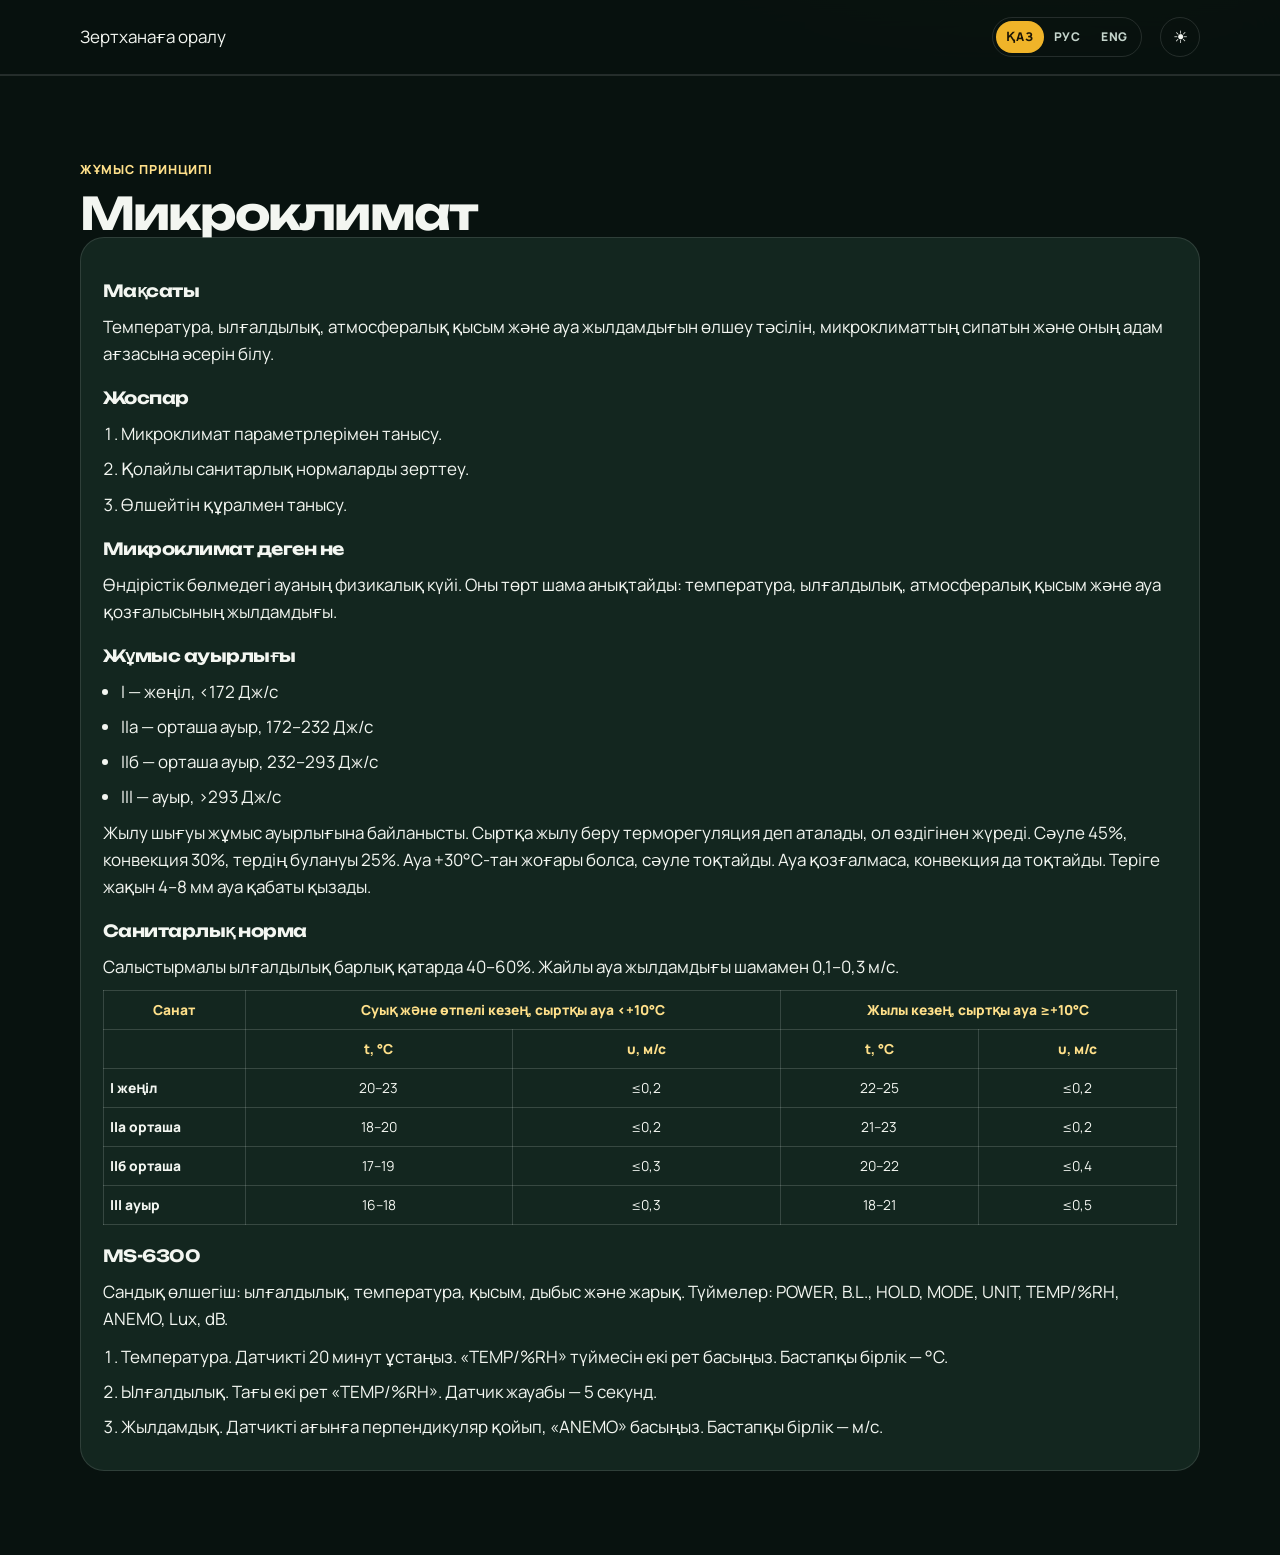
==== method.html @ 447fff75 "Keep the main page light and add English plus a light theme. Lab methods now open on their own page," ====
<!DOCTYPE html>
<html lang="kk">
<head>
  <meta charset="utf-8">
  <meta name="viewport" content="width=device-width, initial-scale=1">
  <title>Жұмыс принципі</title>
  <meta name="theme-color" content="#08120f">
  <script>
    try {
      var savedTheme = localStorage.getItem("eq-theme");
      if (savedTheme === "light" || savedTheme === "dark") document.documentElement.dataset.theme = savedTheme;
    } catch (error) { /* keep dark */ }
  </script>
  <link rel="icon" href="favicon.png" type="image/png">
  <link rel="preconnect" href="https://fonts.googleapis.com">
  <link rel="preconnect" href="https://fonts.gstatic.com" crossorigin>
  <link href="https://fonts.googleapis.com/css2?family=Manrope:wght@400;500;600;700;800&family=Unbounded:wght@500;700&display=swap" rel="stylesheet">
  <link rel="stylesheet" href="styles.css?v=7">
</head>
<body>
  <header class="header">
    <div class="wrap header-inner">
      <a class="logo" href="index.html#labs" id="back">Зертхана</a>
      <div class="langs" role="group" aria-label="Language">
        <button type="button" data-set-lang="kk">ҚАЗ</button>
        <button type="button" data-set-lang="ru">РУС</button>
        <button type="button" data-set-lang="en">ENG</button>
      </div>
      <button class="theme-toggle" type="button" id="theme-toggle" aria-pressed="false">☀</button>
    </div>
  </header>
  <main class="section" id="main">
    <div class="wrap">
      <p class="kicker" id="method-kicker"></p>
      <h1 id="method-title"></h1>
      <article class="lab-detail" id="method"></article>
    </div>
  </main>
  <script src="labs-detail.js?v=6"></script>
  <script src="labs-en.js?v=1"></script>
  <script src="method.js?v=1"></script>
</body>
</html>
---- styles.css ----
:root {
  --bg: #08120f;
  --bg-2: #10211c;
  --card: #13261f;
  --cream: #f3f6f1;
  --muted: #c5d5cc;
  --amber: #f0b429;
  --amber-2: #ffe08a;
  --line: rgba(243, 246, 241, 0.12);
  --ink: #14241e;
  --paper: #f4f7f2;
  --danger: #c4492c;
  --ok: #1f7a56;
  --shadow: 0 24px 60px rgba(0, 0, 0, 0.28);
  --header-bg: rgba(8, 18, 15, 0.82);
  --nav-bg: #0c1915;
  --visual-bg: #0c1a15;
  --lab-bg: #173028;
  --hint-bg: rgba(8, 18, 15, 0.72);
  --hero-lede: rgba(243, 246, 241, 0.86);
  --font: "Manrope", "Segoe UI", sans-serif;
  --display: "Unbounded", "Manrope", sans-serif;
}

* { box-sizing: border-box; }
html { scroll-behavior: smooth; }
body {
  margin: 0;
  background:
    radial-gradient(900px 420px at 80% -10%, rgba(240, 180, 41, 0.14), transparent 55%),
    var(--bg);
  color: var(--cream);
  font-family: var(--font);
  font-size: 17px;
  line-height: 1.6;
}
body.nav-open { overflow: hidden; }
img, canvas { max-width: 100%; }
button, input { font: inherit; }
a { color: inherit; }
:focus-visible { outline: 3px solid var(--amber); outline-offset: 3px; }
::selection { background: var(--amber); color: #1a1406; }

.skip {
  position: absolute;
  left: 12px;
  top: -40px;
  background: var(--amber);
  color: #1a1406;
  padding: 8px 12px;
  border-radius: 8px;
  z-index: 50;
}
.skip:focus { top: 12px; }

.wrap {
  width: min(1120px, calc(100% - 32px));
  margin-inline: auto;
}

.header {
  position: sticky;
  top: 0;
  z-index: 30;
  backdrop-filter: blur(16px);
  background: var(--header-bg);
  border-bottom: 1px solid var(--line);
}
.header-inner {
  display: flex;
  align-items: center;
  gap: 18px;
  min-height: 74px;
}
.logo {
  display: flex;
  align-items: center;
  gap: 10px;
  text-decoration: none;
  margin-right: auto;
}
.logo img {
  width: 54px;
  height: 54px;
  border-radius: 50%;
  background: #fff;
  object-fit: cover;
  box-shadow: 0 0 0 2px rgba(255, 255, 255, 0.85);
}
.pillars {
  display: grid;
  grid-template-columns: repeat(3, 1fr);
  gap: 12px;
  margin-top: 18px;
}
.pillar {
  border-radius: 18px;
  padding: 14px 14px 12px;
  background: rgba(243, 246, 241, 0.04);
  border: 1px solid var(--line);
}
.pillar b { display: block; font-size: 1rem; }
.pillar span { color: var(--muted); font-size: 0.92rem; }
.pillar.health { box-shadow: inset 3px 0 0 #1d4e9f; }
.pillar.env { box-shadow: inset 3px 0 0 #2f9e4f; }
.pillar.safe { box-shadow: inset 3px 0 0 #ef8b14; }
.logo strong {
  display: block;
  font-family: var(--display);
  font-size: 0.95rem;
  letter-spacing: -0.03em;
}
.logo small {
  color: var(--muted);
  letter-spacing: 0.08em;
}

.nav { display: flex; gap: 18px; }
.nav a {
  text-decoration: none;
  color: var(--muted);
  font-weight: 700;
  font-size: 0.95rem;
}
.nav a:hover { color: var(--cream); }

.langs {
  display: flex;
  padding: 3px;
  border: 1px solid var(--line);
  border-radius: 999px;
}
.langs button {
  border: 0;
  background: transparent;
  color: var(--muted);
  border-radius: 999px;
  padding: 6px 10px;
  cursor: pointer;
  font-size: 0.75rem;
  font-weight: 800;
  letter-spacing: 0.06em;
}
.langs button.is-active { background: var(--amber); color: #1a1406; }
.theme-toggle {
  width: 40px;
  height: 40px;
  flex: none;
  border-radius: 999px;
  border: 1px solid var(--line);
  background: transparent;
  color: var(--cream);
  cursor: pointer;
  font-size: 1.05rem;
}

.nav-toggle {
  display: none;
  width: 44px;
  height: 44px;
  border-radius: 12px;
  border: 1px solid var(--line);
  background: transparent;
  color: var(--cream);
  padding: 0;
  cursor: pointer;
}
.sr {
  position: absolute;
  width: 1px;
  height: 1px;
  padding: 0;
  margin: -1px;
  overflow: hidden;
  clip: rect(0, 0, 0, 0);
  white-space: nowrap;
  border: 0;
}
.nav-toggle > span:first-child,
.nav-toggle > span:first-child::before,
.nav-toggle > span:first-child::after {
  display: block;
  width: 18px;
  height: 2px;
  background: var(--cream);
  position: relative;
  margin: 0 auto;
}
.nav-toggle > span:first-child::before,
.nav-toggle > span:first-child::after {
  content: "";
  position: absolute;
  left: 0;
}
.nav-toggle > span:first-child::before { top: -6px; }
.nav-toggle > span:first-child::after { top: 6px; }

.hero { padding: 28px 0 72px; }
.hero-grid {
  display: grid;
  grid-template-columns: minmax(0, 0.95fr) minmax(0, 1.05fr);
  gap: 28px;
  align-items: center;
}
.kicker {
  margin: 0 0 10px;
  color: var(--amber-2);
  font-weight: 800;
  letter-spacing: 0.08em;
  text-transform: uppercase;
  font-size: 0.78rem;
}
h1, h2, h3 { font-family: var(--display); letter-spacing: -0.04em; line-height: 1.05; }
h1 { margin: 0; font-size: clamp(2.7rem, 7vw, 5.4rem); }
#method-title { font-size: clamp(1.7rem, 4vw, 2.8rem); max-width: 16ch; margin-top: 8px; }
h2 { margin: 0 0 12px; font-size: clamp(1.8rem, 4vw, 3rem); }
h3 { margin: 0 0 8px; font-size: 1.35rem; }
.lede { margin: 16px 0 0; max-width: 40rem; color: var(--muted); font-size: 1.08rem; }
.hero .lede { color: var(--hero-lede); }

.cta { display: flex; flex-wrap: wrap; gap: 10px; margin-top: 22px; }
.btn {
  display: inline-flex;
  align-items: center;
  justify-content: center;
  min-height: 48px;
  padding: 0 18px;
  border-radius: 999px;
  text-decoration: none;
  font-weight: 800;
  border: 1px solid transparent;
  cursor: pointer;
}
.btn-primary { background: var(--amber); color: #1a1406; }
.btn-primary:hover { background: #ffd56a; }
.btn-ghost { border-color: rgba(243, 246, 241, 0.28); color: var(--cream); background: transparent; }
.btn-ghost:hover { border-color: var(--amber); color: var(--amber); }

.stats {
  display: flex;
  flex-wrap: wrap;
  gap: 10px;
  padding: 0;
  margin: 28px 0 0;
  list-style: none;
}
.stats li {
  min-width: 92px;
  padding: 12px 14px 10px;
  border-radius: 16px;
  background: rgba(243, 246, 241, 0.04);
  border: 1px solid var(--line);
}
.stats b {
  display: block;
  font-family: var(--display);
  font-size: 1.35rem;
  color: var(--amber);
}
.stats span { color: var(--muted); font-size: 0.82rem; }

.visual {
  position: relative;
  height: min(68vh, 640px);
  min-height: 460px;
  border-radius: 32px;
  background:
    radial-gradient(420px 280px at 50% 42%, rgba(240, 180, 41, 0.2), transparent 68%),
    radial-gradient(280px 220px at 62% 62%, rgba(31, 163, 122, 0.18), transparent 70%),
    var(--visual-bg);
  border: 1px solid var(--line);
  box-shadow: var(--shadow);
  overflow: hidden;
}
.visual canvas {
  width: 100%;
  height: 100%;
  display: block;
  cursor: grab;
  touch-action: none;
}
.visual canvas:active { cursor: grabbing; }
.drag-hint {
  position: absolute;
  left: 16px;
  bottom: 14px;
  margin: 0;
  padding: 6px 10px;
  border-radius: 999px;
  background: var(--hint-bg);
  color: var(--cream);
  font-size: 0.82rem;
  font-weight: 700;
}

.css-helmet {
  position: absolute;
  inset: 0;
  display: grid;
  place-items: center;
  perspective: 900px;
}
.css-helmet[hidden] { display: none; }
.css-helmet-inner {
  width: 230px;
  height: 190px;
  position: relative;
  transform-style: preserve-3d;
  animation: spin 9s linear infinite;
}
.css-dome {
  position: absolute;
  left: 34px;
  right: 34px;
  top: 8px;
  height: 124px;
  border-radius: 120px 120px 46px 46px;
  background: linear-gradient(160deg, #ffe7a3, #e2a31a 58%, #8d6410);
}
.css-brim {
  position: absolute;
  left: 8px;
  right: 8px;
  bottom: 34px;
  height: 28px;
  border-radius: 50%;
  background: linear-gradient(#f6c453, #c4890d);
  transform: rotateX(62deg);
}
.css-lamp {
  position: absolute;
  width: 42px;
  height: 42px;
  left: 94px;
  top: 78px;
  border-radius: 50%;
  background: radial-gradient(circle at 35% 35%, #fff, #f0b429 42%, #1b1b1b 44%);
  box-shadow: 0 0 28px rgba(240, 180, 41, 0.85);
}
@keyframes spin { to { transform: rotateY(360deg); } }

.section { padding: 84px 0; border-top: 1px solid var(--line); }
.section-head { max-width: 720px; margin-bottom: 28px; }

.grid-2 {
  display: grid;
  grid-template-columns: 1.1fr 0.9fr;
  gap: 18px;
}
.card, .topic-detail, .lab-detail {
  background: var(--card);
  border: 1px solid var(--line);
  border-radius: 24px;
  padding: 22px;
}
.card p:last-child, .topic-detail p:last-child { margin-bottom: 0; }
.tasks, .self { margin: 0; padding-left: 18px; }
.tasks li, .self li { margin: 8px 0; }
.outcomes { display: grid; gap: 10px; }
.outcomes article {
  padding: 14px 14px 12px;
  border-radius: 16px;
  background: rgba(243, 246, 241, 0.04);
  border: 1px solid var(--line);
}
.outcomes span {
  display: block;
  color: var(--amber);
  font-family: var(--display);
  font-size: 0.82rem;
  margin-bottom: 4px;
}

.plan-layout {
  display: grid;
  grid-template-columns: 0.92fr 1.08fr;
  gap: 18px;
  align-items: start;
}
.topic-list { display: grid; gap: 6px; }
.topic {
  width: 100%;
  text-align: left;
  display: grid;
  grid-template-columns: 36px minmax(0, 1fr);
  gap: 10px;
  align-items: center;
  padding: 11px 12px;
  border-radius: 14px;
  border: 1px solid transparent;
  background: transparent;
  color: inherit;
  cursor: pointer;
}
.topic:hover { background: rgba(243, 246, 241, 0.04); }
.topic.is-active {
  background: rgba(240, 180, 41, 0.1);
  border-color: rgba(240, 180, 41, 0.4);
}
.topic .n {
  font-family: var(--display);
  color: var(--amber);
  font-size: 0.82rem;
}
.topic small { color: var(--muted); white-space: nowrap; }
.topic-detail { position: sticky; top: 92px; }
.hours {
  display: flex;
  gap: 8px;
  flex-wrap: wrap;
  margin: 14px 0;
}
.hours span, .pill {
  border-radius: 999px;
  padding: 4px 10px;
  background: rgba(240, 180, 41, 0.14);
  color: var(--amber-2);
  font-size: 0.82rem;
  font-weight: 800;
}

.stage-wrap { position: relative; }
.stage {
  height: 460px;
  position: relative;
  overflow: hidden;
}
.ring {
  position: absolute;
  inset: 0;
  transform-style: preserve-3d;
}
.lab-card {
  position: absolute;
  left: 50%;
  top: 50%;
  width: 250px;
  height: 280px;
  margin: -140px 0 0 -125px;
  padding: 18px;
  text-align: left;
  border-radius: 22px;
  border: 1px solid rgba(243, 246, 241, 0.16);
  background:
    linear-gradient(180deg, rgba(240, 180, 41, 0.16), transparent 42%),
    var(--lab-bg);
  color: var(--cream);
  box-shadow: var(--shadow);
  cursor: pointer;
  backface-visibility: hidden;
}
.lab-card .n {
  font-family: var(--display);
  font-size: 2rem;
  color: var(--amber);
  display: block;
}
.lab-card b { display: block; margin: 10px 0; font-size: 1.05rem; line-height: 1.25; }
.lab-card.is-front { border-color: var(--amber); }
.principle { margin: 16px 0 0; }

.carousel-nav {
  display: flex;
  justify-content: center;
  gap: 10px;
  margin: 6px 0 18px;
}
.lab-detail .measure { color: var(--muted); }
.lab-block h4 {
  margin: 18px 0 8px;
  font-family: var(--display);
  font-size: 1.05rem;
  letter-spacing: -0.03em;
}
.lab-block p { margin: 0 0 10px; }
.norms-wrap { overflow-x: auto; margin: 8px 0 4px; }
.norms {
  width: 100%;
  min-width: 520px;
  border-collapse: collapse;
  font-size: 0.86rem;
}
.norms th, .norms td {
  border: 1px solid rgba(243, 246, 241, 0.16);
  padding: 8px 6px;
  text-align: center;
  vertical-align: middle;
}
.norms th { color: var(--amber-2); font-weight: 800; }
.norms tbody th { text-align: left; color: var(--cream); }

.fire { display: flex; flex-wrap: wrap; gap: 8px; margin-top: 14px; }
.fire button {
  min-width: 52px;
  min-height: 44px;
  border-radius: 12px;
  border: 1px solid var(--line);
  background: transparent;
  color: var(--cream);
  font-weight: 800;
  cursor: pointer;
}
.fire button.is-on { background: var(--amber); color: #1a1406; border-color: var(--amber); }
.fire-result {
  margin-top: 12px;
  padding: 12px 14px;
  border-radius: 14px;
  background: rgba(243, 246, 241, 0.05);
}

.aid-flow {
  display: flex;
  flex-wrap: wrap;
  gap: 8px;
  margin: 0 0 16px;
  padding: 0;
  list-style: none;
  counter-reset: flow;
}
.aid-flow li {
  counter-increment: flow;
  display: flex;
  align-items: center;
  gap: 8px;
  padding: 8px 12px;
  border-radius: 999px;
  background: rgba(243, 246, 241, 0.06);
  border: 1px solid var(--line);
  font-weight: 800;
  font-size: 0.92rem;
}
.aid-flow li::before {
  content: counter(flow);
  width: 22px;
  height: 22px;
  border-radius: 50%;
  display: grid;
  place-items: center;
  background: var(--amber);
  color: #1a1406;
  font-size: 0.75rem;
}
.see { margin: 8px 0 0; }
.how {
  margin: 16px 0 0;
  font-family: var(--display);
  font-size: 1rem;
  letter-spacing: -0.03em;
}
.hotline {
  display: flex;
  flex-wrap: wrap;
  gap: 10px;
  margin-bottom: 18px;
}
.hotline a {
  display: flex;
  align-items: baseline;
  gap: 8px;
  text-decoration: none;
  background: var(--amber);
  color: #1a1406;
  border-radius: 16px;
  padding: 10px 14px;
  font-weight: 800;
}
.hotline b { font-family: var(--display); font-size: 1.4rem; }

.aid-layout {
  display: grid;
  grid-template-columns: 270px 1fr;
  gap: 16px;
  align-items: start;
}
.aid-tabs { display: grid; gap: 8px; }
.aid-tab {
  text-align: left;
  border-radius: 14px;
  border: 1px solid var(--line);
  background: transparent;
  color: var(--cream);
  padding: 12px 14px;
  cursor: pointer;
  font-weight: 700;
}
.aid-tab.is-active { background: var(--cream); color: var(--ink); }
.protocol {
  background: var(--paper);
  color: var(--ink);
  border-radius: 28px;
  padding: 22px 22px 10px;
  transform-style: preserve-3d;
  box-shadow: var(--shadow);
}
.protocol h3 { font-size: 1.6rem; }
.steps { list-style: none; margin: 12px 0 0; padding: 0; }
.step {
  display: grid;
  grid-template-columns: 42px 1fr;
  gap: 12px;
  padding: 14px 0;
  border-top: 1px solid rgba(20, 36, 30, 0.1);
}
.step .n {
  width: 42px;
  height: 42px;
  border-radius: 50%;
  display: grid;
  place-items: center;
  background: var(--amber);
  color: #1a1406;
  font-family: var(--display);
}
.step p { margin: 0; }
.note {
  margin: 8px 0 16px;
  padding: 12px 14px;
  border-radius: 14px;
  background: #efe4d4;
}

.quiz-card { max-width: 760px; }
.bar {
  height: 6px;
  border-radius: 99px;
  background: rgba(243, 246, 241, 0.1);
  overflow: hidden;
  margin: 14px 0 18px;
}
.bar span {
  display: block;
  height: 100%;
  background: var(--amber);
  width: 0;
}
.options { display: grid; gap: 10px; }
.option {
  text-align: left;
  border-radius: 14px;
  border: 1px solid var(--line);
  background: rgba(243, 246, 241, 0.03);
  color: var(--cream);
  padding: 12px 14px;
  cursor: pointer;
}
.option:hover { border-color: var(--amber); }
.option:disabled { cursor: default; opacity: 1; }
.option.is-correct { background: var(--ok); border-color: var(--ok); }
.option.is-wrong { background: #8d3328; border-color: #8d3328; }
.explain { color: var(--amber-2); font-weight: 700; }
.quiz-nav { margin-top: 16px; }
.score {
  font-family: var(--display);
  font-size: 2.4rem;
  margin: 0;
  color: var(--amber);
}

.identity {
  display: flex;
  gap: 16px;
  align-items: center;
  margin-bottom: 18px;
}
.identity img {
  width: 116px;
  height: 116px;
  border-radius: 50%;
  background: #fff;
  object-fit: cover;
  flex: none;
}
.footer {
  border-top: 1px solid var(--line);
  padding: 28px 0 40px;
  color: var(--muted);
}
.brand {
  display: flex;
  gap: 14px;
  align-items: center;
  max-width: 640px;
}
.brand img {
  width: 84px;
  height: 84px;
  border-radius: 50%;
  background: #fff;
  object-fit: cover;
  flex: none;
}
.footer-inner {
  display: flex;
  justify-content: space-between;
  gap: 18px;
  flex-wrap: wrap;
}
.footer strong { color: var(--cream); }
.footer a { color: var(--amber-2); }

@media (max-width: 980px) {
  .hero-grid, .grid-2, .plan-layout, .aid-layout, .footer-inner { grid-template-columns: 1fr; display: grid; }
  .footer-inner { display: grid; }
  .hero { padding: 16px 0 36px; }
  .section { padding: 48px 0; }
  .visual { order: -1; height: 240px; min-height: 0; border-radius: 22px; }
  .topic-detail { position: static; }
  .nav-toggle { display: grid; place-items: center; }
  .nav {
    display: none;
    position: absolute;
    top: 74px;
    left: 0;
    right: 0;
    flex-direction: column;
    gap: 4px;
    padding: 10px 16px 16px;
    background: var(--nav-bg);
    border-bottom: 1px solid var(--line);
  }
  .nav.is-open { display: flex; }
  .nav a { padding: 10px 0; }
}

@media (max-width: 700px) {
  body { font-size: 16px; overflow-x: clip; }
  .wrap { width: min(1120px, calc(100% - 24px)); }
  .header-inner { gap: 8px; min-height: 60px; }
  .langs button { padding: 6px 7px; letter-spacing: 0.02em; }
  .theme-toggle { width: 36px; height: 36px; }
  .logo img { width: 40px; height: 40px; }
  .logo strong { font-size: 0.78rem; line-height: 1.15; }
  .logo small { font-size: 0.68rem; }
  .nav { top: 60px; }
  .pillars { grid-template-columns: 1fr; }
  .identity { align-items: flex-start; }
  .identity img, .brand img { width: 64px; height: 64px; }
  .visual { height: 200px; }
  .drag-hint { font-size: 0.75rem; left: 10px; bottom: 10px; }
  h1 { font-size: 1.85rem; }
  h2 { font-size: 1.45rem; }
  h3 { font-size: 1.15rem; }
  .kicker { letter-spacing: 0.04em; font-size: 0.68rem; }
  .lede { font-size: 0.98rem; }
  .stats { display: grid; grid-template-columns: 1fr 1fr; }
  .stats li { min-width: 0; }
  .cta .btn { min-height: 44px; padding: 0 14px; font-size: 0.92rem; }
  .stage-wrap, .stage { overflow: hidden; }
  .stage { height: 280px; }
  .lab-card {
    width: 168px;
    height: 196px;
    margin: -98px 0 0 -84px;
    padding: 14px;
  }
  .lab-card .n { font-size: 1.4rem; }
  .lab-card b { font-size: 0.92rem; }
  .lab-detail, .protocol { padding: 16px 14px 8px; border-radius: 18px; }
  .protocol h3 { font-size: 1.25rem; }
  .step { grid-template-columns: 34px 1fr; gap: 10px; }
  .step .n { width: 34px; height: 34px; }
  .aid-tabs { grid-auto-flow: column; grid-auto-columns: max-content; overflow-x: auto; }
  .topic { grid-template-columns: 28px minmax(0, 1fr); }
  .principle { margin-top: 14px; }
}

html[data-theme="light"] {
  --bg: #f7f4ee;
  --bg-2: #fffdf8;
  --card: #ffffff;
  --cream: #17241e;
  --muted: #41584e;
  --amber: #c9850d;
  --amber-2: #8a5600;
  --line: rgba(23, 36, 30, 0.14);
  --shadow: 0 16px 40px rgba(23, 36, 30, 0.08);
  --header-bg: rgba(247, 244, 238, 0.94);
  --nav-bg: #fffdf8;
  --visual-bg: #efe6d4;
  --lab-bg: #fffdf8;
  --hint-bg: rgba(255, 253, 248, 0.92);
  --hero-lede: #41584e;
  color-scheme: light;
}
html[data-theme="light"] .lab-card,
html[data-theme="light"] .topic.is-active {
  box-shadow: 0 8px 24px rgba(23, 36, 30, 0.06);
}
html[data-theme="light"] .pillar,
html[data-theme="light"] .stats li,
html[data-theme="light"] .outcomes article,
html[data-theme="light"] .fire-result,
html[data-theme="light"] .aid-flow li,
html[data-theme="light"] .option,
html[data-theme="light"] .bar {
  background: rgba(23, 36, 30, 0.05);
}
html[data-theme="light"] .topic:hover { background: rgba(23, 36, 30, 0.05); }
html[data-theme="light"] .btn-ghost,
html[data-theme="light"] .lab-card,
html[data-theme="light"] .norms th,
html[data-theme="light"] .norms td {
  border-color: rgba(23, 36, 30, 0.16);
}

@media (prefers-reduced-motion: reduce) {
  html { scroll-behavior: auto; }
  .css-helmet-inner { animation: none; }
  .protocol { transition: none; }
}
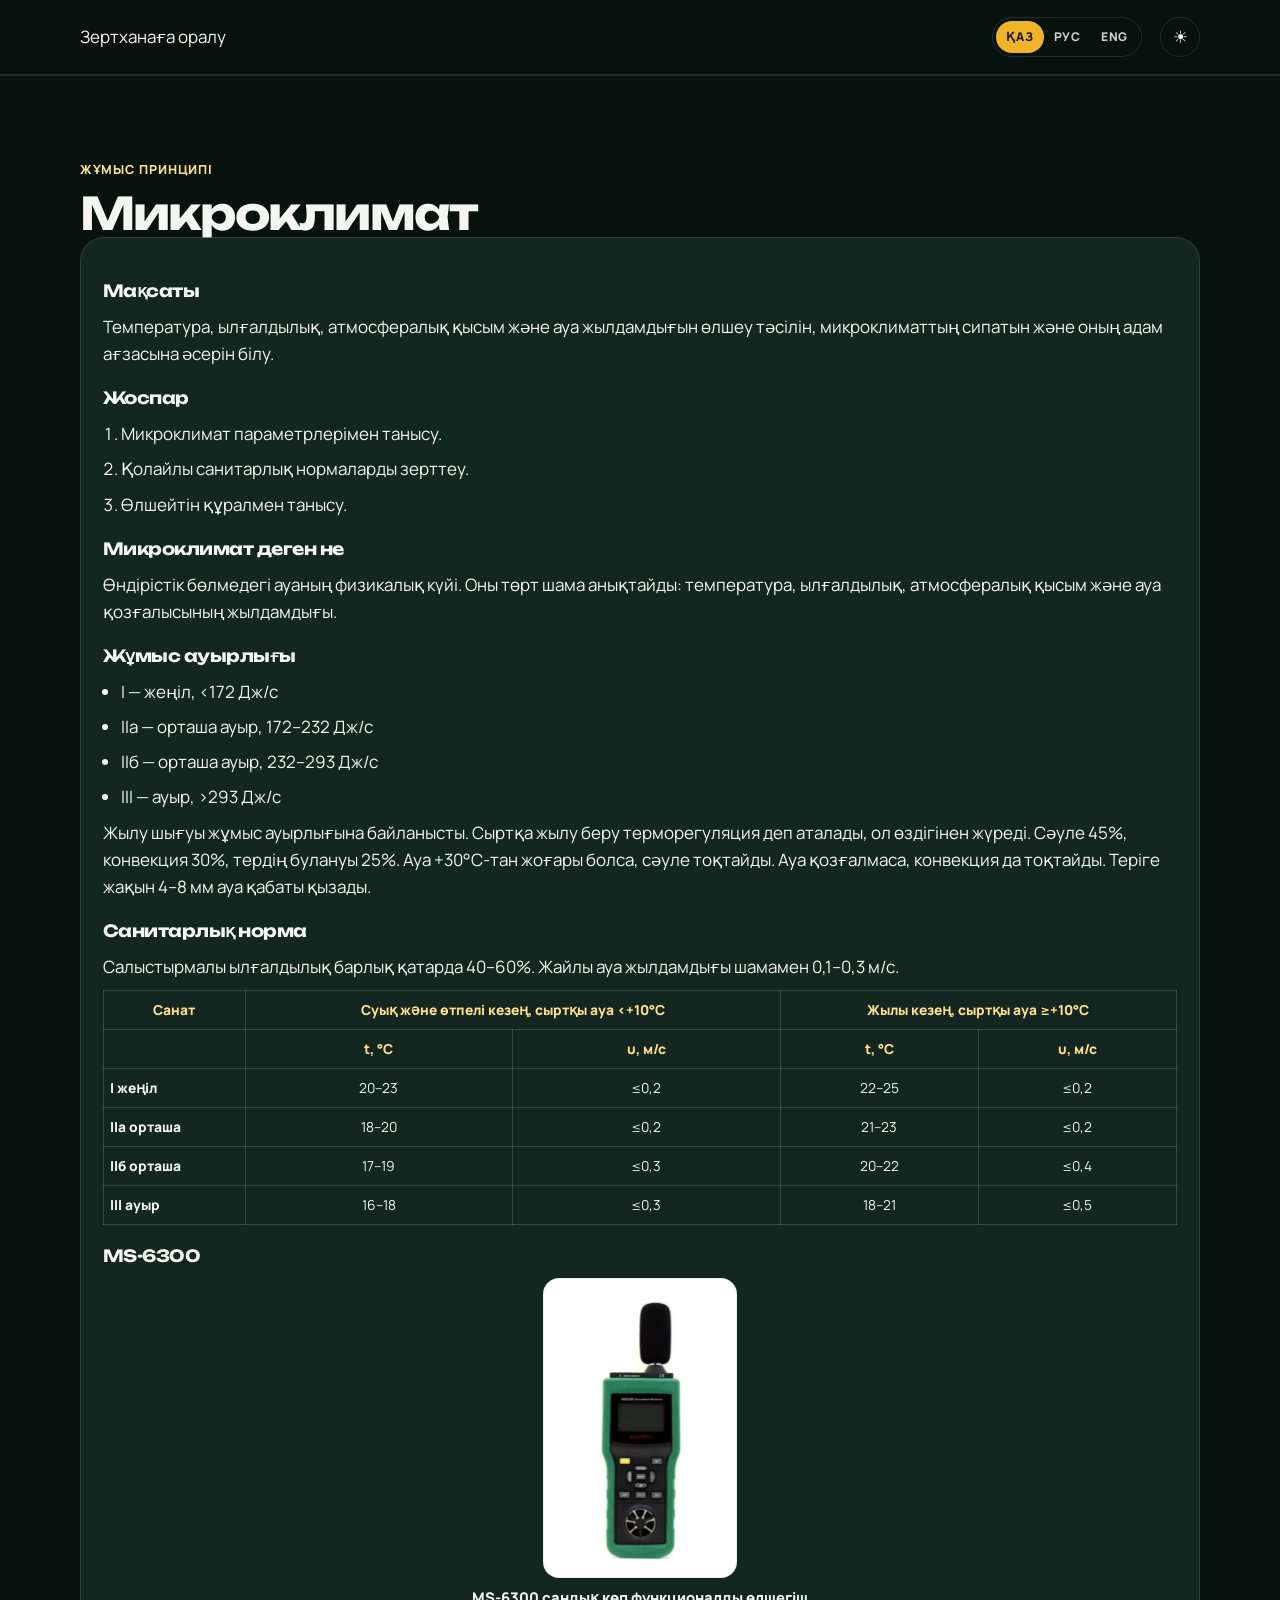
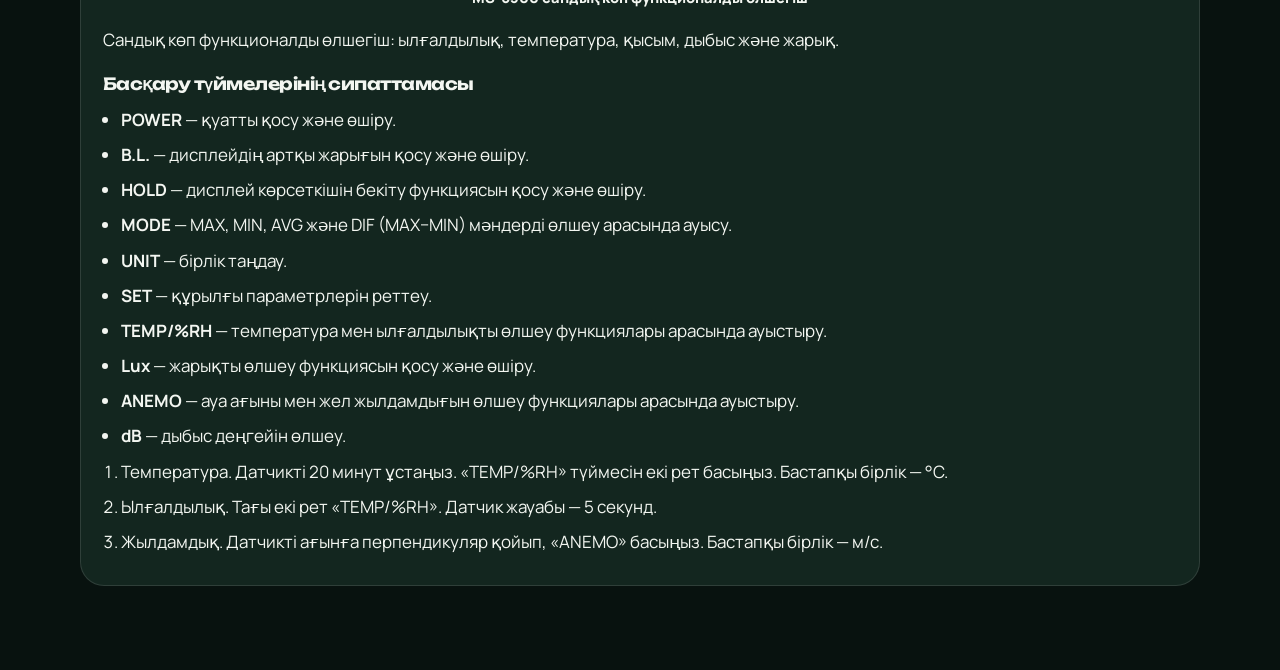
==== commit aa34af69: "Add first-aid comics in Kazakh, Russian, and English. Each aid card can open its own comic, and the " ====
--- a/method.html
+++ b/method.html
@@ -15,7 +15,7 @@
   <link rel="preconnect" href="https://fonts.googleapis.com">
   <link rel="preconnect" href="https://fonts.gstatic.com" crossorigin>
   <link href="https://fonts.googleapis.com/css2?family=Manrope:wght@400;500;600;700;800&family=Unbounded:wght@500;700&display=swap" rel="stylesheet">
-  <link rel="stylesheet" href="styles.css?v=7">
+  <link rel="stylesheet" href="styles.css?v=13">
 </head>
 <body>
   <header class="header">
@@ -36,8 +36,8 @@
       <article class="lab-detail" id="method"></article>
     </div>
   </main>
-  <script src="labs-detail.js?v=6"></script>
-  <script src="labs-en.js?v=1"></script>
+  <script src="labs-detail.js?v=7"></script>
+  <script src="labs-en.js?v=2"></script>
   <script src="method.js?v=1"></script>
 </body>
 </html>
--- a/styles.css
+++ b/styles.css
@@ -116,6 +116,43 @@
 }
 
 .nav { display: flex; gap: 18px; }
+.subject-bar {
+  display: flex;
+  align-items: center;
+  gap: 14px;
+  flex-wrap: wrap;
+  padding: 0 0 12px;
+}
+.subject-faculty {
+  font-size: 0.75rem;
+  font-weight: 800;
+  letter-spacing: 0.08em;
+  text-transform: uppercase;
+  color: var(--amber-2);
+}
+.subject-switch {
+  display: flex;
+  padding: 3px;
+  border: 1px solid var(--line);
+  border-radius: 999px;
+  background: rgba(243, 246, 241, 0.04);
+}
+.subject-switch button {
+  border: 0;
+  background: transparent;
+  color: var(--muted);
+  border-radius: 999px;
+  padding: 7px 14px;
+  cursor: pointer;
+  font-weight: 800;
+  font-size: 0.92rem;
+}
+.subject-switch button.is-active {
+  background: var(--amber);
+  color: #1a1406;
+}
+.subject-switch button:hover { color: var(--cream); }
+.subject-switch button.is-active:hover { color: #1a1406; }
 .nav a {
   text-decoration: none;
   color: var(--muted);
@@ -338,6 +375,37 @@
   box-shadow: 0 0 28px rgba(240, 180, 41, 0.85);
 }
 @keyframes spin { to { transform: rotateY(360deg); } }
+
+.eco-visual { display: grid; place-items: center; }
+.planet {
+  width: min(280px, 70%);
+  aspect-ratio: 1;
+  position: relative;
+}
+.planet-sphere {
+  position: absolute;
+  inset: 16%;
+  border-radius: 50%;
+  background:
+    radial-gradient(circle at 32% 30%, rgba(255, 255, 255, 0.85), transparent 26%),
+    radial-gradient(circle at 68% 62%, rgba(18, 92, 58, 0.55), transparent 46%),
+    linear-gradient(150deg, #d9ffe8, #3cbf7a 42%, #145c38 78%);
+  box-shadow: inset -16px -12px 28px rgba(0, 0, 0, 0.28), 0 18px 40px rgba(0, 0, 0, 0.25);
+}
+.planet-orbit {
+  position: absolute;
+  inset: 8% 0;
+  border: 2px solid rgba(190, 245, 214, 0.55);
+  border-radius: 50%;
+  transform: rotateX(68deg) rotateZ(-16deg);
+  animation: orbit 12s linear infinite;
+}
+@keyframes orbit { to { transform: rotateX(68deg) rotateZ(344deg); } }
+.eco-steps { grid-template-columns: repeat(4, 1fr); }
+.pillar.land { box-shadow: inset 3px 0 0 #7dcea0; }
+#view-eco { display: none; }
+html[data-subject="eco"] #view-ot { display: none; }
+html[data-subject="eco"] #view-eco { display: block; }
 
 .section { padding: 84px 0; border-top: 1px solid var(--line); }
 .section-head { max-width: 720px; margin-bottom: 28px; }
@@ -403,7 +471,7 @@
   font-size: 0.82rem;
 }
 .topic small { color: var(--muted); white-space: nowrap; }
-.topic-detail { position: sticky; top: 92px; }
+.topic-detail { position: sticky; top: 136px; }
 .hours {
   display: flex;
   gap: 8px;
@@ -473,6 +541,30 @@
   letter-spacing: -0.03em;
 }
 .lab-block p { margin: 0 0 10px; }
+.meter {
+  margin: 8px 0 16px;
+  display: flex;
+  flex-direction: column;
+  align-items: center;
+  gap: 8px;
+}
+.meter img {
+  width: auto;
+  max-width: min(100%, 520px);
+  max-height: 300px;
+  height: auto;
+  object-fit: contain;
+  background: #fff;
+  border-radius: 16px;
+  padding: 10px 12px;
+  border: 1px solid rgba(23, 36, 30, 0.08);
+}
+.meter figcaption {
+  margin: 0;
+  font-weight: 800;
+  font-size: 0.92rem;
+  text-align: center;
+}
 .norms-wrap { overflow-x: auto; margin: 8px 0 4px; }
 .norms {
   width: 100%;
@@ -593,6 +685,64 @@
   box-shadow: var(--shadow);
 }
 .protocol h3 { font-size: 1.6rem; }
+.comic { margin: 6px 0 4px; }
+.comic-open {
+  display: block;
+  width: 100%;
+  padding: 0;
+  border: 0;
+  border-radius: 16px;
+  overflow: hidden;
+  cursor: zoom-in;
+  background: #fff;
+  box-shadow: 0 8px 24px rgba(20, 36, 30, 0.12);
+}
+.comic-open img {
+  display: block;
+  width: 100%;
+  height: auto;
+}
+.comic figcaption {
+  margin: 8px 2px 0;
+  font-size: 0.86rem;
+  font-weight: 700;
+  color: rgba(20, 36, 30, 0.62);
+}
+.comic-dialog {
+  width: min(1080px, calc(100vw - 28px));
+  max-height: calc(100vh - 24px);
+  margin: auto;
+  padding: 10px 10px 14px;
+  border: 0;
+  border-radius: 18px;
+  background: #fff;
+  color: #17241e;
+  overflow: auto;
+  box-shadow: 0 24px 80px rgba(0, 0, 0, 0.4);
+}
+.comic-dialog::backdrop { background: rgba(8, 18, 15, 0.78); }
+.comic-dialog img {
+  display: block;
+  width: 100%;
+  height: auto;
+  border-radius: 12px;
+}
+.comic-dialog form {
+  display: flex;
+  justify-content: flex-end;
+  margin: 0 0 8px;
+}
+.comic-close {
+  border: 0;
+  border-radius: 999px;
+  background: #17241e;
+  color: #f3f6f1;
+  font: inherit;
+  font-weight: 800;
+  min-height: 40px;
+  padding: 8px 14px;
+  cursor: pointer;
+}
 .steps { list-style: none; margin: 12px 0 0; padding: 0; }
 .step {
   display: grid;
@@ -678,7 +828,7 @@
 .brand {
   display: flex;
   gap: 14px;
-  align-items: center;
+  align-items: flex-start;
   max-width: 640px;
 }
 .brand img {
@@ -697,6 +847,7 @@
 }
 .footer strong { color: var(--cream); }
 .footer a { color: var(--amber-2); }
+.authors { margin: 8px 0 0; line-height: 1.45; white-space: pre-line; }
 
 @media (max-width: 980px) {
   .hero-grid, .grid-2, .plan-layout, .aid-layout, .footer-inner { grid-template-columns: 1fr; display: grid; }
@@ -709,7 +860,7 @@
   .nav {
     display: none;
     position: absolute;
-    top: 74px;
+    top: 100%;
     left: 0;
     right: 0;
     flex-direction: column;
@@ -718,6 +869,7 @@
     background: var(--nav-bg);
     border-bottom: 1px solid var(--line);
   }
+  .eco-steps { grid-template-columns: 1fr 1fr; }
   .nav.is-open { display: flex; }
   .nav a { padding: 10px 0; }
 }
@@ -731,7 +883,10 @@
   .logo img { width: 40px; height: 40px; }
   .logo strong { font-size: 0.78rem; line-height: 1.15; }
   .logo small { font-size: 0.68rem; }
-  .nav { top: 60px; }
+  .subject-bar { gap: 8px; padding-bottom: 10px; }
+  .subject-switch { width: 100%; }
+  .subject-switch button { flex: 1; padding: 8px 8px; font-size: 0.82rem; }
+  .eco-steps { grid-template-columns: 1fr 1fr; }
   .pillars { grid-template-columns: 1fr; }
   .identity { align-items: flex-start; }
   .identity img, .brand img { width: 64px; height: 64px; }
@@ -796,6 +951,16 @@
   background: rgba(23, 36, 30, 0.05);
 }
 html[data-theme="light"] .topic:hover { background: rgba(23, 36, 30, 0.05); }
+html[data-theme="light"] .aid-tab.is-active {
+  background: #17241e;
+  color: #f7f4ee;
+}
+html[data-theme="light"] .option.is-correct,
+html[data-theme="light"] .option.is-wrong {
+  color: #f7f4ee;
+}
+html[data-theme="light"] .option.is-correct { background: var(--ok); }
+html[data-theme="light"] .option.is-wrong { background: #8d3328; }
 html[data-theme="light"] .btn-ghost,
 html[data-theme="light"] .lab-card,
 html[data-theme="light"] .norms th,
@@ -803,8 +968,29 @@
   border-color: rgba(23, 36, 30, 0.16);
 }
 
+html[data-subject="eco"] {
+  --amber: #3ecf86;
+  --amber-2: #d7f8e6;
+}
+html[data-theme="light"][data-subject="eco"] {
+  --amber: #157a45;
+  --amber-2: #0e5c34;
+}
+html[data-theme="light"][data-subject="eco"] .btn-primary,
+html[data-theme="light"][data-subject="eco"] .subject-switch button.is-active,
+html[data-theme="light"][data-subject="eco"] .subject-switch button.is-active:hover,
+html[data-theme="light"][data-subject="eco"] .langs button.is-active {
+  background: #1f8a52;
+  color: #f4fff8;
+}
+html[data-subject="eco"] body {
+  background:
+    radial-gradient(900px 420px at 80% -10%, rgba(62, 207, 134, 0.16), transparent 55%),
+    var(--bg);
+}
+
 @media (prefers-reduced-motion: reduce) {
   html { scroll-behavior: auto; }
-  .css-helmet-inner { animation: none; }
+  .css-helmet-inner, .planet-orbit { animation: none; }
   .protocol { transition: none; }
 }
